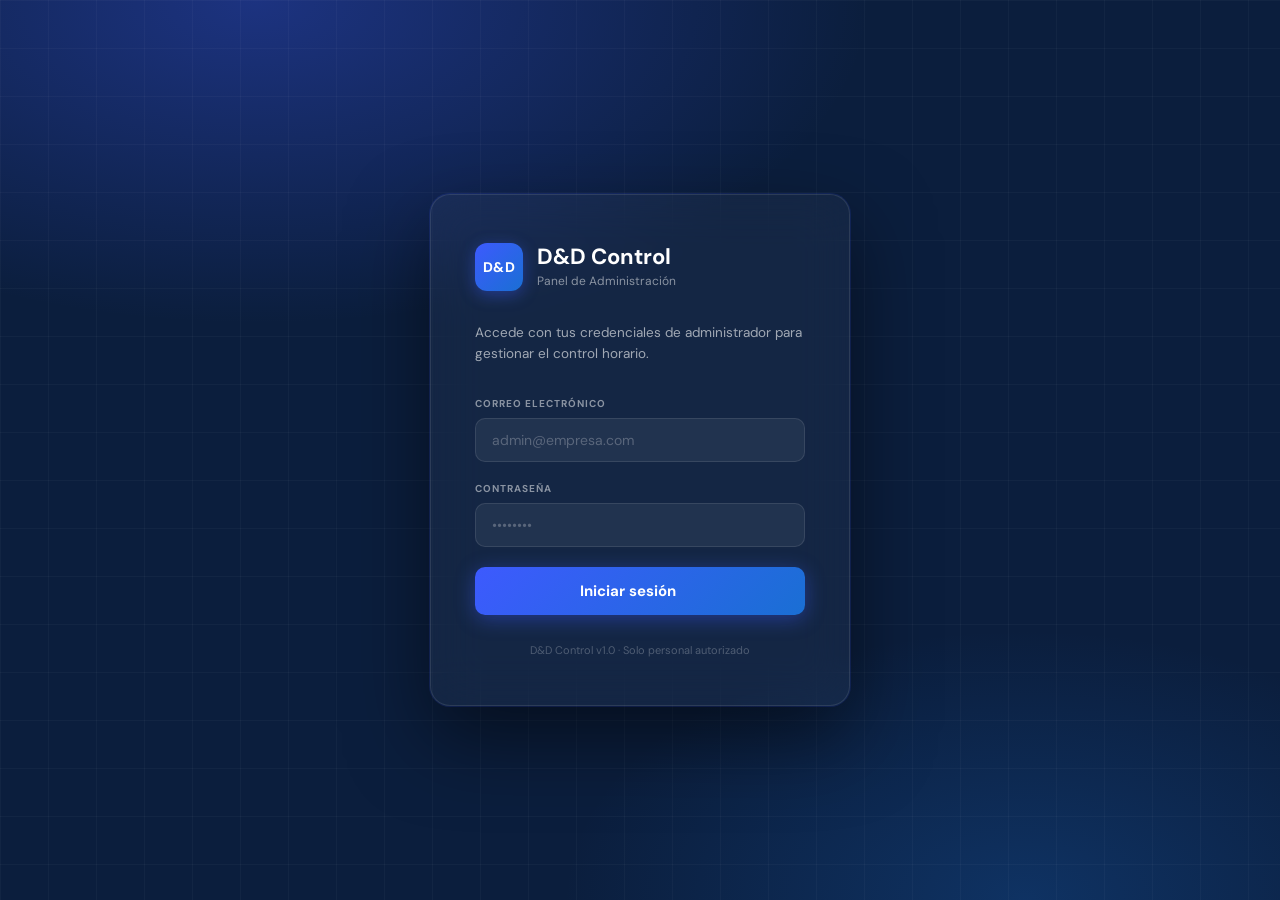
==== src/main/resources/static/dashboard.html @ 8d7f80d4 "Diseño front con algunas funcionalidades implementadas hecho + Iconos" ====
<!DOCTYPE html>
<html lang="es">
<head>
<meta charset="UTF-8">
<meta name="viewport" content="width=device-width, initial-scale=1.0">
<title>Dashboard — D&D Control</title>
<link rel="preconnect" href="https://fonts.googleapis.com">
<link href="https://fonts.googleapis.com/css2?family=DM+Sans:opsz,wght@9..40,300;9..40,400;9..40,500;9..40,600;9..40,700&family=DM+Mono:wght@400;500&display=swap" rel="stylesheet">
<link rel="stylesheet" href="shared.css">
<link rel="stylesheet" href="dashboard.css">
</head>
<body data-page="dashboard">

<div class="app">
    <nav class="sidebar">
        <div class="brand"><div class="brand-icon">DD</div><span class="brand-name">D&D Control</span></div>
        <div class="nav-section"><span class="nav-label">Principal</span>
            <a class="nav-item" data-page="dashboard"   href="dashboard.html"><img src="icons/dashboard-svgrepo-com.svg" alt="Dashboard">Dashboard</a>
            <a class="nav-item" data-page="fichajes"    href="fichajes.html"><img src="icons/clock-two-svgrepo-com.svg" alt="Fichajes">Fichajes</a>
            <a class="nav-item" data-page="solicitudes" href="solicitudes.html"><img src="icons/paper-svgrepo-com.svg" alt="Solicitudes">Solicitudes<span class="nav-badge">4</span></a>
            <a class="nav-item" data-page="incidencias" href="incidencias.html"><img src="icons/warning-1-svgrepo-com.svg" alt="Incidencias">Incidencias<span class="nav-badge">2</span></a>
        </div>
        <div class="nav-section"><span class="nav-label">Gestión</span>
            <a class="nav-item" data-page="empleados"   href="empleados.html"><img src="icons/employees-svgrepo-com (1).svg" alt="Empleados">Empleados</a>
            <a class="nav-item" data-page="sedes"       href="sedes.html"><img src="icons/headquarters-building-bank-house-svgrepo-com.svg" alt="Sedes">Sedes</a>
            <a class="nav-item" data-page="turnos"      href="turnos.html"><img src="icons/shifts-team-svgrepo-com.svg" alt="Turnos">Turnos</a>
            <a class="nav-item" data-page="informes"    href="informes.html"><img src="icons/reports-svgrepo-com.svg" alt="Informes">Informes</a>
        </div>
        <div class="nav-section"><span class="nav-label">Sistema</span>
            <a class="nav-item" data-page="configuracion" href="configuracion.html"><img src="icons/settings-svgrepo-com.svg" alt="Configuración">Configuración</a>
        </div>
        <div class="sidebar-spacer"></div>
        <div class="user-chip">
            <div class="avatar">AC</div>
            <div class="user-info"><div class="user-name">Admin Central</div><div class="user-role">Administrador</div></div>
            <div class="btn-icon" onclick="doLogout()"><img src="icons/logout-svgrepo-com.svg" alt="Cerrar sesión"></div>
        </div>
    </nav>

  <main>
    <div class="topbar">
      <h1>Dashboard</h1>
      <div class="topbar-spacer"></div>
      <div class="search-box">
        <svg width="14" height="14" viewBox="0 0 24 24" fill="none" stroke="#8BA4C0" stroke-width="2"><circle cx="11" cy="11" r="8"/><line x1="21" y1="21" x2="16.65" y2="16.65"/></svg>
        <input placeholder="Buscar empleado, fichaje…" id="searchInput">
      </div>
    </div>

    <div class="scroll-body page-enter">

      <div class="stat-grid">
        <div class="stat-card">
          <div class="stat-card-row">
            <div class="stat-icon" style="background:#E3F0FF"><img src="icons/employees-svgrepo-com (1).svg" alt=""></div>
            <span class="stat-badge badge-green">+2 hoy</span>
          </div>
          <div class="stat-value">48</div>
          <div class="stat-label">Empleados activos</div>
        </div>
        <div class="stat-card">
          <div class="stat-card-row">
            <div class="stat-icon" style="background:#E8FAF2"><img src="icons/tick-checkbox-svgrepo-com.svg" alt=""></div>
            <span class="stat-badge badge-green">94%</span>
          </div>
          <div class="stat-value">43</div>
          <div class="stat-label">Presentes hoy</div>
        </div>
        <div class="stat-card">
          <div class="stat-card-row">
            <div class="stat-icon" style="background:#FFF8E6"><img src="icons/clock-square-svgrepo-com.svg" alt=""></div>
            <span class="stat-badge badge-red">4 pend.</span>
          </div>
          <div class="stat-value">4</div>
          <div class="stat-label">Solicitudes pendientes</div>
        </div>
        <div class="stat-card">
          <div class="stat-card-row">
            <div class="stat-icon" style="background:#FEE8EA"><img src="icons/warning-svgrepo-com.svg" alt=""></div>
            <span class="stat-badge badge-red">2 hoy</span>
          </div>
          <div class="stat-value">2</div>
          <div class="stat-label">Incidencias abiertas</div>
        </div>
      </div>

      <div class="card">
        <div class="card-header">
          <span class="card-title">Últimos fichajes</span>
          <a href="fichajes.html" class="btn btn-ghost btn-sm">Ver todos →</a>
        </div>
        <div class="table-wrap">
          <table id="fichajesTable">
            <thead><tr>
              <th>Empleado</th>
              <th>Tipo</th>
              <th>Hora</th>
              <th>Sede</th>
              <th>GPS</th>
            </tr></thead>
            <tbody></tbody>
          </table>
        </div>
      </div>

      <div class="dash-two-col">
        <div class="card">
          <div class="card-header"><span class="card-title">Presencia por sede</span></div>
          <div class="card-body">
            <div class="sede-row">
              <span class="sede-name">Sede Central</span>
              <div class="sede-bar-wrap">
                <div class="sede-bar" style="width:87%"></div>
              </div>
              <span class="sede-pct">87%</span>
            </div>
            <div class="sede-row">
              <span class="sede-name">Sede Norte</span>
              <div class="sede-bar-wrap">
                <div class="sede-bar" style="width:100%"></div>
              </div>
              <span class="sede-pct">100%</span>
            </div>
            <div class="sede-row">
              <span class="sede-name">Sede Sur</span>
              <div class="sede-bar-wrap">
                <div class="sede-bar" style="width:75%"></div>
              </div>
              <span class="sede-pct">75%</span>
            </div>
          </div>
        </div>
        <div class="card">
          <div class="card-header"><span class="card-title">Acciones rápidas</span></div>
          <div class="card-body quick-actions">
            <a href="fichajes.html" class="quick-btn">
              <span class="quick-icon"><img src="icons/timer-3-second-svgrepo-com.svg" alt=""></span>
              <span>Nuevo fichaje manual</span>
            </a>
            <a href="solicitudes.html" class="quick-btn">
              <span class="quick-icon"><img src="icons/clock-square-svgrepo-com.svg" alt=""></span>
              <span>Ver solicitudes pendientes</span>
            </a>
            <a href="incidencias.html" class="quick-btn">
              <span class="quick-icon"><img src="icons/warning-svgrepo-com.svg" alt=""></span>
              <span>Gestionar incidencias</span>
            </a>
            <a href="informes.html" class="quick-btn">
              <span class="quick-icon"><img src="icons/report-svgrepo-com.svg" alt=""></span>
              <span>Generar informe</span>
            </a>
          </div>
        </div>
      </div>

    </div>
  </main>
</div>

<script src="shared.js"></script>
<script src="dashboard.js"></script>
</body>
</html>
---- src/main/resources/static/shared.css ----
@import url('https://fonts.googleapis.com/css2?family=DM+Sans:opsz,wght@9..40,300;9..40,400;9..40,500;9..40,600;9..40,700&family=DM+Mono:wght@400;500&display=swap');

:root {
  --bg:           #F0F5FB;
  --white:        #ffffff;
  --border:       #D4E3F5;
  --border-light: #E8EBF0;
  --navy:         #0B1E3D;
  --blue:         #1A6FD4;
  --indigo:       #3D5AFE;
  --blue-light:   #EBF2FB;
  --blue-mid:     #E3F0FF;
  --text-muted:   #5A7A9E;
  --text-label:   #8BA4C0;
  --text-dark:    #1A1A2E;
  --green:        #0F9A5A;
  --green-bg:     #E8FAF2;
  --yellow-bg:    #FFF8E6;
  --yellow:       #C87D00;
  --red:          #E84855;
  --red-bg:       #FEE8EA;
  --sidebar-w:    240px;
  --topbar-h:     60px;
  --radius:       12px;
  --radius-sm:    8px;
  --shadow:       0 2px 12px rgba(11,30,61,.07);
  --shadow-md:    0 6px 28px rgba(11,30,61,.12);
  --font:         'DM Sans', sans-serif;
  --mono:         'DM Mono', monospace;
  --transition:   .15s ease;
}

*, *::before, *::after { box-sizing: border-box; margin: 0; padding: 0; }
html, body {
  height: 100%; font-family: var(--font);
  background: var(--bg); color: var(--navy);
  font-size: 14px; -webkit-font-smoothing: antialiased;
}

.app { display: flex; height: 100vh; overflow: hidden; }
main  { flex: 1; display: flex; flex-direction: column; overflow: hidden; }

.sidebar {
  width: var(--sidebar-w); flex-shrink: 0;
  background: var(--white);
  border-right: 1px solid var(--border-light);
  display: flex; flex-direction: column; height: 100vh;
  position: relative; z-index: 10;
}

.brand {
  display: flex; align-items: center; gap: 10px;
  height: 72px; padding: 0 20px; flex-shrink: 0;
  border-bottom: 1px solid var(--border-light);
}
.brand-icon {
  width: 36px; height: 36px; border-radius: 8px;
  background: var(--indigo);
  display: flex; align-items: center; justify-content: center;
  font-weight: 700; color: white; font-size: 12px; flex-shrink: 0;
  letter-spacing: .02em;
}
.brand-name { font-weight: 700; font-size: 15px; color: var(--text-dark); }

.nav-section { padding: 20px 12px 4px 20px; }
.nav-section + .nav-section { padding-top: 16px; }

.nav-label {
  display: block; font-size: 10px; font-weight: 700;
  color: #9CA3B0; letter-spacing: .09em;
  text-transform: uppercase; padding-bottom: 6px;
}

.nav-item {
  display: flex; align-items: center; gap: 10px;
  height: 38px; padding: 0 12px;
  border-radius: var(--radius-sm);
  cursor: pointer; color: #4A5568;
  font-size: 14px; font-weight: 400;
  transition: background var(--transition), color var(--transition);
  user-select: none; text-decoration: none;
}
.nav-item:hover { background: var(--blue-light); color: var(--blue); }
.nav-item.active {
  background: #EEF2FF; color: var(--indigo); font-weight: 700;
}
.nav-item svg { width: 17px; height: 17px; flex-shrink: 0; opacity: .65; }
.nav-item:hover svg, .nav-item.active svg { opacity: 1; }

.nav-badge {
  margin-left: auto; background: var(--red);
  color: white; font-size: 10px; font-weight: 700;
  border-radius: 10px; padding: 1px 6px; line-height: 1.6;
}

.sidebar-spacer { flex: 1; }

.user-chip {
  height: 64px; display: flex; align-items: center; gap: 12px;
  padding: 0 16px; flex-shrink: 0;
  border-top: 1px solid var(--border-light);
}
.avatar {
  width: 36px; height: 36px; border-radius: 50%;
  background: var(--indigo);
  display: flex; align-items: center; justify-content: center;
  color: white; font-size: 12px; font-weight: 700; flex-shrink: 0;
}
.user-info { flex: 1; min-width: 0; }
.user-name {
  font-size: 13px; font-weight: 700; color: var(--text-dark);
  white-space: nowrap; overflow: hidden; text-overflow: ellipsis;
}
.user-role { font-size: 11px; color: #9CA3B0; margin-top: 1px; }

.btn-icon {
  width: 34px; height: 34px; border: 1px solid var(--border);
  border-radius: var(--radius-sm); background: white;
  display: flex; align-items: center; justify-content: center;
  cursor: pointer; color: var(--text-muted);
  transition: all var(--transition); flex-shrink: 0;
}
.btn-icon:hover { background: var(--red-bg); border-color: var(--red); color: var(--red); }

.topbar {
  height: var(--topbar-h); background: var(--white);
  border-bottom: 1px solid var(--border);
  display: flex; align-items: center; gap: 14px;
  padding: 0 28px; flex-shrink: 0;
}
.topbar h1 { font-size: 18px; font-weight: 700; color: var(--navy); }
.topbar-spacer { flex: 1; }

.filter-bar {
  background: var(--blue-light); border-bottom: 1px solid var(--border);
  display: flex; align-items: center; gap: 10px;
  padding: 0 22px; min-height: 54px; flex-shrink: 0; flex-wrap: wrap;
}
.filter-label { font-size: 12px; font-weight: 700; color: var(--text-muted); white-space: nowrap; }

.tabs-bar {
  background: white; border-bottom: 1px solid var(--border);
  display: flex; padding-left: 22px; flex-shrink: 0;
}
.tab {
  padding: 14px 18px; font-size: 14px; cursor: pointer;
  color: var(--text-label); font-weight: 400;
  border-bottom: 2px solid transparent;
  transition: all var(--transition); white-space: nowrap;
  user-select: none;
}
.tab.active { color: var(--blue); font-weight: 700; border-bottom-color: var(--blue); }
.tab:hover:not(.active) { color: var(--text-muted); }

.scroll-body {
  flex: 1; overflow-y: auto; padding: 28px;
  display: flex; flex-direction: column; gap: 20px;
}
.scroll-body::-webkit-scrollbar { width: 5px; }
.scroll-body::-webkit-scrollbar-track { background: transparent; }
.scroll-body::-webkit-scrollbar-thumb { background: var(--border); border-radius: 3px; }

.btn {
  display: inline-flex; align-items: center; gap: 7px;
  padding: 8px 16px; border-radius: var(--radius-sm);
  font-family: var(--font); font-size: 13px; font-weight: 600;
  cursor: pointer; border: none; transition: all var(--transition);
  white-space: nowrap; line-height: 1;
}
.btn-primary  { background: var(--blue); color: white; }
.btn-primary:hover  { background: #155bb5; box-shadow: 0 3px 10px rgba(26,111,212,.35); }
.btn-secondary { background: var(--blue-light); color: #4A6080; border: 1px solid var(--border); }
.btn-secondary:hover { background: #dce9f8; }
.btn-ghost  { background: white; color: var(--text-muted); border: 1px solid var(--border); }
.btn-ghost:hover { background: var(--bg); }
.btn-success { background: var(--green); color: white; }
.btn-success:hover { background: #0b7d48; }
.btn-danger  { background: var(--red); color: white; }
.btn-danger:hover  { background: #c43641; }
.btn-sm { padding: 5px 12px; font-size: 12px; }

/* ── CARDS ─────────────────────────────────────────────────── */
.card {
  background: white; border-radius: var(--radius);
  border: 1px solid var(--border); box-shadow: var(--shadow);
}
.card-header {
  display: flex; align-items: center; justify-content: space-between;
  height: 52px; padding: 0 22px;
  border-bottom: 1px solid var(--border);
}
.card-title { font-size: 15px; font-weight: 700; color: var(--navy); }
.card-body { padding: 22px; }
.card-footer {
  display: flex; align-items: center; justify-content: flex-end; gap: 10px;
  height: 56px; padding: 0 22px;
  border-top: 1px solid var(--border);
}

.stat-grid { display: grid; grid-template-columns: repeat(4,1fr); gap: 16px; }

.stat-card {
  background: white; border-radius: var(--radius);
  border: 1px solid var(--border); padding: 20px 22px;
  box-shadow: var(--shadow);
  display: flex; flex-direction: column; gap: 10px;
  transition: box-shadow var(--transition), transform var(--transition);
}
.stat-card:hover { box-shadow: var(--shadow-md); transform: translateY(-1px); }

.stat-card-row { display: flex; align-items: center; }
.stat-icon {
  width: 40px; height: 40px; border-radius: 10px;
  display: flex; align-items: center; justify-content: center;
  font-size: 18px; flex-shrink: 0;
}
.stat-badge {
  margin-left: auto; font-size: 11px; font-weight: 700;
  border-radius: 20px; padding: 3px 8px;
}
.stat-value { font-size: 28px; font-weight: 700; color: var(--navy); line-height: 1; }
.stat-label { font-size: 13px; color: var(--text-muted); }

.table-wrap { overflow-x: auto; }
table { width: 100%; border-collapse: collapse; }
thead th {
  text-align: left; font-size: 11px; font-weight: 700;
  color: var(--text-label); text-transform: uppercase; letter-spacing: .06em;
  padding: 12px 16px; border-bottom: 1px solid var(--border);
  background: #FAFCFF; white-space: nowrap;
}
tbody tr { border-bottom: 1px solid #F0F5FB; transition: background var(--transition); }
tbody tr:hover { background: #F5F9FF; }
tbody td { padding: 13px 16px; font-size: 13px; color: var(--navy); vertical-align: middle; }
tbody tr:last-child { border-bottom: none; }

.badge {
  display: inline-flex; align-items: center; gap: 4px;
  padding: 3px 9px; border-radius: 20px;
  font-size: 11px; font-weight: 700; white-space: nowrap;
}
.badge-green  { background: var(--green-bg);  color: var(--green); }
.badge-red    { background: var(--red-bg);    color: var(--red); }
.badge-yellow { background: var(--yellow-bg); color: var(--yellow); }
.badge-blue   { background: var(--blue-mid);  color: var(--blue); }
.badge-gray   { background: #F0F5FB;          color: var(--text-muted); }
.badge-indigo { background: #EEF2FF;          color: var(--indigo); }

.dot { width: 6px; height: 6px; border-radius: 50%; display: inline-block; flex-shrink: 0; }
.dot-green  { background: var(--green); }
.dot-red    { background: var(--red); }
.dot-yellow { background: #F59E0B; }

.pagination {
  display: flex; align-items: center; gap: 6px;
  padding: 12px 20px; border-top: 1px solid var(--border); flex-shrink: 0;
}
.pag-info { font-size: 12px; color: var(--text-label); flex: 1; }
.pag-btn {
  width: 30px; height: 30px; border: 1px solid var(--border);
  background: white; border-radius: var(--radius-sm);
  display: flex; align-items: center; justify-content: center;
  cursor: pointer; font-size: 14px; color: var(--text-muted);
  transition: all var(--transition);
}
.pag-btn:hover { background: var(--blue-light); color: var(--blue); border-color: var(--blue); }
.pag-current {
  width: 30px; height: 30px; background: var(--blue); color: white;
  border-radius: var(--radius-sm);
  display: flex; align-items: center; justify-content: center;
  font-size: 12px; font-weight: 700;
}

.form-grid   { display: grid; gap: 16px; }
.form-2col   { grid-template-columns: 1fr 1fr; }
.form-full   { grid-column: 1 / -1; }

.field { display: flex; flex-direction: column; gap: 6px; }
.field label {
  font-size: 10px; font-weight: 700; color: var(--text-label);
  text-transform: uppercase; letter-spacing: .07em;
}
.field input, .field select, .field textarea {
  font-family: var(--font); font-size: 13px; color: var(--navy);
  background: #F8FAFD; border: 1px solid var(--border);
  border-radius: var(--radius-sm); padding: 10px 12px;
  outline: none; transition: border-color var(--transition), background var(--transition);
  width: 100%;
}
.field input:focus, .field select:focus, .field textarea:focus {
  border-color: var(--blue); background: white;
  box-shadow: 0 0 0 3px rgba(26,111,212,.08);
}
.field textarea { resize: vertical; min-height: 72px; line-height: 1.5; }

select, input[type="date"] {
  font-family: var(--font); font-size: 13px; color: var(--navy);
  background: white; border: 1px solid var(--border);
  border-radius: var(--radius-sm); padding: 7px 10px;
  outline: none; cursor: pointer;
}
select:focus, input[type="date"]:focus { border-color: var(--blue); }

.search-box {
  display: flex; align-items: center; gap: 8px;
  background: var(--blue-light); border: 1px solid var(--border);
  border-radius: var(--radius-sm); padding: 7px 14px;
}
.search-box input {
  border: none; background: transparent; outline: none;
  font-family: var(--font); font-size: 13px; color: var(--navy); width: 210px;
}
.search-box input::placeholder { color: var(--text-label); }

.actions { display: flex; gap: 5px; flex-wrap: wrap; }
.act-btn {
  padding: 4px 10px; border-radius: 6px;
  font-size: 11px; font-family: var(--font); font-weight: 600;
  cursor: pointer; border: none; transition: all var(--transition);
}
.act-edit    { background: var(--blue-mid);  color: var(--blue); }
.act-edit:hover    { background: var(--blue); color: white; }
.act-delete  { background: var(--red-bg);    color: var(--red); }
.act-delete:hover  { background: var(--red);  color: white; }
.act-approve { background: var(--green-bg);  color: var(--green); }
.act-approve:hover { background: var(--green); color: white; }
.act-deny    { background: var(--red-bg);    color: var(--red); }
.act-deny:hover    { background: var(--red);  color: white; }
.act-view    { background: #F0F5FB;           color: var(--text-muted); }
.act-view:hover    { background: var(--blue-light); color: var(--blue); }

.emp-cell { display: flex; align-items: center; gap: 10px; }
.emp-avatar {
  width: 32px; height: 32px; border-radius: 50%;
  display: flex; align-items: center; justify-content: center;
  font-size: 11px; font-weight: 700; color: white; flex-shrink: 0;
}
.emp-info .emp-name  { font-weight: 600; font-size: 13px; }
.emp-info .emp-email { font-size: 11px; color: var(--text-label); margin-top: 1px; }

.modal-overlay {
  position: fixed; inset: 0; background: rgba(11,30,61,.42);
  display: none; align-items: center; justify-content: center; z-index: 500;
}
.modal-overlay.open { display: flex; }
.modal {
  background: white; border-radius: var(--radius);
  box-shadow: var(--shadow-md); width: 520px; max-width: 95vw;
  animation: modalIn .22s ease;
}
@keyframes modalIn {
  from { opacity:0; transform: scale(.97) translateY(8px); }
  to   { opacity:1; transform: scale(1)  translateY(0); }
}
.modal-header {
  display: flex; align-items: center; justify-content: space-between;
  padding: 18px 24px; border-bottom: 1px solid var(--border);
}
.modal-title { font-size: 16px; font-weight: 700; color: var(--navy); }
.modal-close {
  width: 30px; height: 30px; border-radius: var(--radius-sm);
  border: 1px solid var(--border); background: white;
  display: flex; align-items: center; justify-content: center;
  cursor: pointer; color: var(--text-muted); font-size: 18px; line-height: 1;
  transition: all var(--transition);
}
.modal-close:hover { background: var(--red-bg); color: var(--red); border-color: var(--red); }
.modal-body   { padding: 24px; }
.modal-footer {
  display: flex; justify-content: flex-end; gap: 10px;
  padding: 16px 24px; border-top: 1px solid var(--border);
}

@keyframes fadeUp {
  from { opacity: 0; transform: translateY(14px); }
  to   { opacity: 1; transform: translateY(0); }
}
.page-enter { animation: fadeUp .28s ease both; }


.nav-item img {
    width: 16px;
    height: 16px;
    flex-shrink: 0;
}

.stat-icon img {
    width: 24px;
    height: 24px;
}

.quick-icon img {
    width: 20px;
    height: 20px;
}

.btn-icon img {
    width: 15px;
    height: 15px;
}
---- src/main/resources/static/dashboard.css ----
.dash-two-col {
  display: grid;
  grid-template-columns: 1fr 1fr;
  gap: 20px;
}

.sede-row {
  display: flex; align-items: center; gap: 12px;
  padding: 10px 0;
  border-bottom: 1px solid #F0F5FB;
}
.sede-row:last-child { border-bottom: none; }
.sede-name { font-size: 13px; font-weight: 500; color: var(--navy); width: 110px; flex-shrink: 0; }
.sede-bar-wrap {
  flex: 1; height: 8px; background: var(--blue-light);
  border-radius: 4px; overflow: hidden;
}
.sede-bar {
  height: 100%; background: var(--blue);
  border-radius: 4px;
  transition: width .6s cubic-bezier(.4,0,.2,1);
}
.sede-pct { font-size: 12px; font-weight: 700; color: var(--text-muted); width: 36px; text-align: right; }

.quick-actions { display: flex; flex-direction: column; gap: 10px; }

.quick-btn {
  display: flex; align-items: center; gap: 12px;
  padding: 12px 14px; border-radius: var(--radius-sm);
  background: var(--bg); border: 1px solid var(--border);
  text-decoration: none; color: var(--navy);
  font-size: 13px; font-weight: 500;
  transition: all var(--transition);
}
.quick-btn:hover {
  background: var(--blue-light); border-color: var(--blue);
  color: var(--blue); transform: translateX(3px);
}
.quick-icon { font-size: 18px; flex-shrink: 0; }
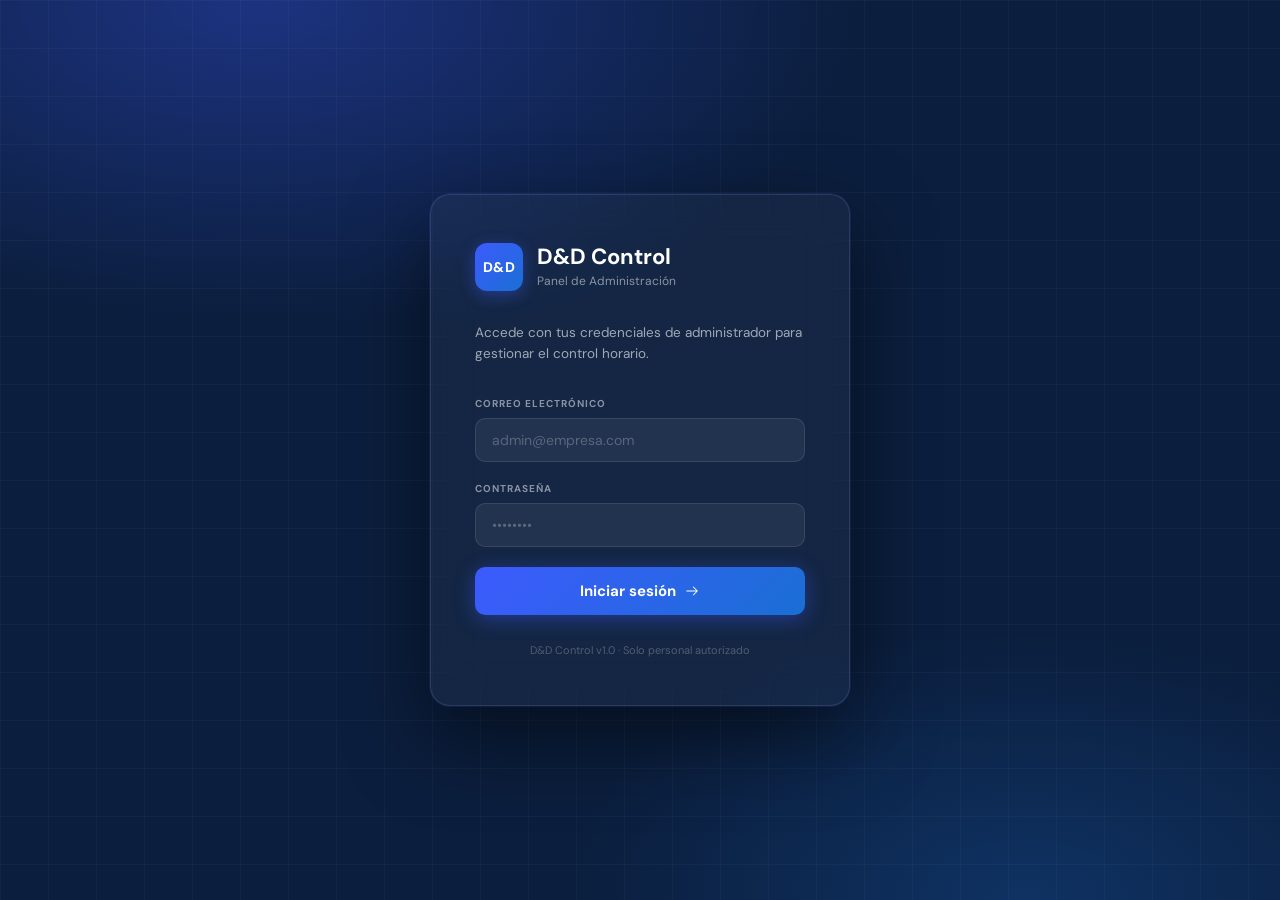
==== commit 365777da: "Traducción al inglés implementada." ====
--- a/src/main/resources/static/dashboard.html
+++ b/src/main/resources/static/dashboard.html
@@ -1,33 +1,32 @@
 <!DOCTYPE html>
 <html lang="es">
 <head>
-<meta charset="UTF-8">
-<meta name="viewport" content="width=device-width, initial-scale=1.0">
-<title>Dashboard — D&D Control</title>
-<link rel="preconnect" href="https://fonts.googleapis.com">
-<link href="https://fonts.googleapis.com/css2?family=DM+Sans:opsz,wght@9..40,300;9..40,400;9..40,500;9..40,600;9..40,700&family=DM+Mono:wght@400;500&display=swap" rel="stylesheet">
-<link rel="stylesheet" href="shared.css">
-<link rel="stylesheet" href="dashboard.css">
+    <meta charset="UTF-8">
+    <meta name="viewport" content="width=device-width, initial-scale=1.0">
+    <title>Dashboard — D&D Control</title>
+    <link rel="preconnect" href="https://fonts.googleapis.com">
+    <link href="https://fonts.googleapis.com/css2?family=DM+Sans:opsz,wght@9..40,300;9..40,400;9..40,500;9..40,600;9..40,700&family=DM+Mono:wght@400;500&display=swap" rel="stylesheet">
+    <link rel="stylesheet" href="shared.css">
+    <link rel="stylesheet" href="dashboard.css">
 </head>
 <body data-page="dashboard">
-
 <div class="app">
     <nav class="sidebar">
         <div class="brand"><div class="brand-icon">DD</div><span class="brand-name">D&D Control</span></div>
-        <div class="nav-section"><span class="nav-label">Principal</span>
-            <a class="nav-item" data-page="dashboard"   href="dashboard.html"><img src="icons/dashboard-svgrepo-com.svg" alt="Dashboard">Dashboard</a>
-            <a class="nav-item" data-page="fichajes"    href="fichajes.html"><img src="icons/clock-two-svgrepo-com.svg" alt="Fichajes">Fichajes</a>
-            <a class="nav-item" data-page="solicitudes" href="solicitudes.html"><img src="icons/paper-svgrepo-com.svg" alt="Solicitudes">Solicitudes<span class="nav-badge">4</span></a>
-            <a class="nav-item" data-page="incidencias" href="incidencias.html"><img src="icons/warning-1-svgrepo-com.svg" alt="Incidencias">Incidencias<span class="nav-badge">2</span></a>
+        <div class="nav-section"><span class="nav-label" data-i18n="nav.principal">Principal</span>
+            <a class="nav-item" data-page="dashboard"   href="dashboard.html"><img src="icons/dashboard-svgrepo-com.svg" alt=""><span data-i18n="nav.dashboard">Dashboard</span></a>
+            <a class="nav-item" data-page="fichajes"    href="fichajes.html"><img src="icons/clock-two-svgrepo-com.svg" alt=""><span data-i18n="nav.fichajes">Fichajes</span></a>
+            <a class="nav-item" data-page="solicitudes" href="solicitudes.html"><img src="icons/paper-svgrepo-com.svg" alt=""><span data-i18n="nav.solicitudes">Solicitudes</span><span class="nav-badge">4</span></a>
+            <a class="nav-item" data-page="incidencias" href="incidencias.html"><img src="icons/warning-1-svgrepo-com.svg" alt=""><span data-i18n="nav.incidencias">Incidencias</span><span class="nav-badge">2</span></a>
         </div>
-        <div class="nav-section"><span class="nav-label">Gestión</span>
-            <a class="nav-item" data-page="empleados"   href="empleados.html"><img src="icons/employees-svgrepo-com (1).svg" alt="Empleados">Empleados</a>
-            <a class="nav-item" data-page="sedes"       href="sedes.html"><img src="icons/headquarters-building-bank-house-svgrepo-com.svg" alt="Sedes">Sedes</a>
-            <a class="nav-item" data-page="turnos"      href="turnos.html"><img src="icons/shifts-team-svgrepo-com.svg" alt="Turnos">Turnos</a>
-            <a class="nav-item" data-page="informes"    href="informes.html"><img src="icons/reports-svgrepo-com.svg" alt="Informes">Informes</a>
+        <div class="nav-section"><span class="nav-label" data-i18n="nav.gestion">Gestión</span>
+            <a class="nav-item" data-page="empleados"   href="empleados.html"><img src="icons/employees-svgrepo-com (1).svg" alt=""><span data-i18n="nav.empleados">Empleados</span></a>
+            <a class="nav-item" data-page="sedes"       href="sedes.html"><img src="icons/headquarters-building-bank-house-svgrepo-com.svg" alt=""><span data-i18n="nav.sedes">Sedes</span></a>
+            <a class="nav-item" data-page="turnos"      href="turnos.html"><img src="icons/shifts-team-svgrepo-com.svg" alt=""><span data-i18n="nav.turnos">Turnos</span></a>
+            <a class="nav-item" data-page="informes"    href="informes.html"><img src="icons/reports-svgrepo-com.svg" alt=""><span data-i18n="nav.informes">Informes</span></a>
         </div>
-        <div class="nav-section"><span class="nav-label">Sistema</span>
-            <a class="nav-item" data-page="configuracion" href="configuracion.html"><img src="icons/settings-svgrepo-com.svg" alt="Configuración">Configuración</a>
+        <div class="nav-section"><span class="nav-label" data-i18n="nav.sistema">Sistema</span>
+            <a class="nav-item" data-page="configuracion" href="configuracion.html"><img src="icons/settings-svgrepo-com.svg" alt=""><span data-i18n="nav.configuracion">Configuración</span></a>
         </div>
         <div class="sidebar-spacer"></div>
         <div class="user-chip">
@@ -37,127 +36,96 @@
         </div>
     </nav>
 
-  <main>
-    <div class="topbar">
-      <h1>Dashboard</h1>
-      <div class="topbar-spacer"></div>
-      <div class="search-box">
-        <svg width="14" height="14" viewBox="0 0 24 24" fill="none" stroke="#8BA4C0" stroke-width="2"><circle cx="11" cy="11" r="8"/><line x1="21" y1="21" x2="16.65" y2="16.65"/></svg>
-        <input placeholder="Buscar empleado, fichaje…" id="searchInput">
-      </div>
-    </div>
+    <main>
+        <div class="topbar">
+            <h1 data-i18n="dashboard.titulo">Dashboard</h1>
+            <div class="topbar-spacer"></div>
+            <div class="search-box">
+                <svg width="14" height="14" viewBox="0 0 24 24" fill="none" stroke="#8BA4C0" stroke-width="2"><circle cx="11" cy="11" r="8"/><line x1="21" y1="21" x2="16.65" y2="16.65"/></svg>
+                <input data-i18n-ph="dashboard.buscar" placeholder="Buscar empleado, fichaje…" id="searchInput">
+            </div>
+        </div>
 
-    <div class="scroll-body page-enter">
+        <div class="scroll-body page-enter">
+            <div class="stat-grid">
+                <div class="stat-card">
+                    <div class="stat-card-row">
+                        <div class="stat-icon" style="background:#E3F0FF"><img src="icons/employees-svgrepo-com (1).svg" alt=""></div>
+                        <span class="stat-badge badge-green">+2 hoy</span>
+                    </div>
+                    <div class="stat-value">48</div>
+                    <div class="stat-label" data-i18n="dashboard.empleados_activos">Empleados activos</div>
+                </div>
+                <div class="stat-card">
+                    <div class="stat-card-row">
+                        <div class="stat-icon" style="background:#E8FAF2"><img src="icons/tick-checkbox-svgrepo-com.svg" alt=""></div>
+                        <span class="stat-badge badge-green">94%</span>
+                    </div>
+                    <div class="stat-value">43</div>
+                    <div class="stat-label" data-i18n="dashboard.presentes_hoy">Presentes hoy</div>
+                </div>
+                <div class="stat-card">
+                    <div class="stat-card-row">
+                        <div class="stat-icon" style="background:#FFF8E6"><img src="icons/clock-square-svgrepo-com.svg" alt=""></div>
+                        <span class="stat-badge badge-red">4 pend.</span>
+                    </div>
+                    <div class="stat-value">4</div>
+                    <div class="stat-label" data-i18n="dashboard.sol_pendientes">Solicitudes pendientes</div>
+                </div>
+                <div class="stat-card">
+                    <div class="stat-card-row">
+                        <div class="stat-icon" style="background:#FEE8EA"><img src="icons/warning-svgrepo-com.svg" alt=""></div>
+                        <span class="stat-badge badge-red">2 hoy</span>
+                    </div>
+                    <div class="stat-value">2</div>
+                    <div class="stat-label" data-i18n="dashboard.inc_abiertas">Incidencias abiertas</div>
+                </div>
+            </div>
 
-      <div class="stat-grid">
-        <div class="stat-card">
-          <div class="stat-card-row">
-            <div class="stat-icon" style="background:#E3F0FF"><img src="icons/employees-svgrepo-com (1).svg" alt=""></div>
-            <span class="stat-badge badge-green">+2 hoy</span>
-          </div>
-          <div class="stat-value">48</div>
-          <div class="stat-label">Empleados activos</div>
+            <div class="card">
+                <div class="card-header">
+                    <span class="card-title" data-i18n="dashboard.ultimos_fichajes">Últimos fichajes</span>
+                    <a href="fichajes.html" class="btn btn-ghost btn-sm" data-i18n="dashboard.ver_todos">Ver todos →</a>
+                </div>
+                <div class="table-wrap">
+                    <table id="fichajesTable">
+                        <thead><tr>
+                            <th data-i18n="dashboard.col_empleado">Empleado</th>
+                            <th data-i18n="dashboard.col_tipo">Tipo</th>
+                            <th data-i18n="dashboard.col_hora">Hora</th>
+                            <th data-i18n="dashboard.col_sede">Sede</th>
+                            <th data-i18n="dashboard.col_gps">GPS</th>
+                        </tr></thead>
+                        <tbody></tbody>
+                    </table>
+                </div>
+            </div>
+
+            <div class="dash-two-col">
+                <div class="card">
+                    <div class="card-header"><span class="card-title" data-i18n="dashboard.presencia_sede">Presencia por sede</span></div>
+                    <div class="card-body">
+                        <div class="sede-row"><span class="sede-name">Sede Central</span><div class="sede-bar-wrap"><div class="sede-bar" style="width:87%"></div></div><span class="sede-pct">87%</span></div>
+                        <div class="sede-row"><span class="sede-name">Sede Norte</span><div class="sede-bar-wrap"><div class="sede-bar" style="width:100%"></div></div><span class="sede-pct">100%</span></div>
+                        <div class="sede-row"><span class="sede-name">Sede Sur</span><div class="sede-bar-wrap"><div class="sede-bar" style="width:75%"></div></div><span class="sede-pct">75%</span></div>
+                    </div>
+                </div>
+                <div class="card">
+                    <div class="card-header"><span class="card-title" data-i18n="dashboard.acciones_rapidas">Acciones rápidas</span></div>
+                    <div class="card-body quick-actions">
+                        <a href="fichajes.html" class="quick-btn"><span class="quick-icon"><img src="icons/timer-3-second-svgrepo-com.svg" alt=""></span><span data-i18n="dashboard.nuevo_fichaje">Nuevo fichaje manual</span></a>
+                        <a href="solicitudes.html" class="quick-btn"><span class="quick-icon"><img src="icons/clock-square-svgrepo-com.svg" alt=""></span><span data-i18n="dashboard.ver_sol">Ver solicitudes pendientes</span></a>
+                        <a href="incidencias.html" class="quick-btn"><span class="quick-icon"><img src="icons/warning-svgrepo-com.svg" alt=""></span><span data-i18n="dashboard.gestionar_inc">Gestionar incidencias</span></a>
+                        <a href="informes.html" class="quick-btn"><span class="quick-icon"><img src="icons/report-svgrepo-com.svg" alt=""></span><span data-i18n="dashboard.generar_inf">Generar informe</span></a>
+                    </div>
+                </div>
+            </div>
         </div>
-        <div class="stat-card">
-          <div class="stat-card-row">
-            <div class="stat-icon" style="background:#E8FAF2"><img src="icons/tick-checkbox-svgrepo-com.svg" alt=""></div>
-            <span class="stat-badge badge-green">94%</span>
-          </div>
-          <div class="stat-value">43</div>
-          <div class="stat-label">Presentes hoy</div>
-        </div>
-        <div class="stat-card">
-          <div class="stat-card-row">
-            <div class="stat-icon" style="background:#FFF8E6"><img src="icons/clock-square-svgrepo-com.svg" alt=""></div>
-            <span class="stat-badge badge-red">4 pend.</span>
-          </div>
-          <div class="stat-value">4</div>
-          <div class="stat-label">Solicitudes pendientes</div>
-        </div>
-        <div class="stat-card">
-          <div class="stat-card-row">
-            <div class="stat-icon" style="background:#FEE8EA"><img src="icons/warning-svgrepo-com.svg" alt=""></div>
-            <span class="stat-badge badge-red">2 hoy</span>
-          </div>
-          <div class="stat-value">2</div>
-          <div class="stat-label">Incidencias abiertas</div>
-        </div>
-      </div>
-
-      <div class="card">
-        <div class="card-header">
-          <span class="card-title">Últimos fichajes</span>
-          <a href="fichajes.html" class="btn btn-ghost btn-sm">Ver todos →</a>
-        </div>
-        <div class="table-wrap">
-          <table id="fichajesTable">
-            <thead><tr>
-              <th>Empleado</th>
-              <th>Tipo</th>
-              <th>Hora</th>
-              <th>Sede</th>
-              <th>GPS</th>
-            </tr></thead>
-            <tbody></tbody>
-          </table>
-        </div>
-      </div>
-
-      <div class="dash-two-col">
-        <div class="card">
-          <div class="card-header"><span class="card-title">Presencia por sede</span></div>
-          <div class="card-body">
-            <div class="sede-row">
-              <span class="sede-name">Sede Central</span>
-              <div class="sede-bar-wrap">
-                <div class="sede-bar" style="width:87%"></div>
-              </div>
-              <span class="sede-pct">87%</span>
-            </div>
-            <div class="sede-row">
-              <span class="sede-name">Sede Norte</span>
-              <div class="sede-bar-wrap">
-                <div class="sede-bar" style="width:100%"></div>
-              </div>
-              <span class="sede-pct">100%</span>
-            </div>
-            <div class="sede-row">
-              <span class="sede-name">Sede Sur</span>
-              <div class="sede-bar-wrap">
-                <div class="sede-bar" style="width:75%"></div>
-              </div>
-              <span class="sede-pct">75%</span>
-            </div>
-          </div>
-        </div>
-        <div class="card">
-          <div class="card-header"><span class="card-title">Acciones rápidas</span></div>
-          <div class="card-body quick-actions">
-            <a href="fichajes.html" class="quick-btn">
-              <span class="quick-icon"><img src="icons/timer-3-second-svgrepo-com.svg" alt=""></span>
-              <span>Nuevo fichaje manual</span>
-            </a>
-            <a href="solicitudes.html" class="quick-btn">
-              <span class="quick-icon"><img src="icons/clock-square-svgrepo-com.svg" alt=""></span>
-              <span>Ver solicitudes pendientes</span>
-            </a>
-            <a href="incidencias.html" class="quick-btn">
-              <span class="quick-icon"><img src="icons/warning-svgrepo-com.svg" alt=""></span>
-              <span>Gestionar incidencias</span>
-            </a>
-            <a href="informes.html" class="quick-btn">
-              <span class="quick-icon"><img src="icons/report-svgrepo-com.svg" alt=""></span>
-              <span>Generar informe</span>
-            </a>
-          </div>
-        </div>
-      </div>
-
-    </div>
-  </main>
+    </main>
 </div>
 
+<script src="i18n.js"></script>
 <script src="shared.js"></script>
 <script src="dashboard.js"></script>
 </body>
-</html>
+</html>
--- a/src/main/resources/static/shared.css
+++ b/src/main/resources/static/shared.css
@@ -181,7 +181,6 @@
 .btn-danger:hover  { background: #c43641; }
 .btn-sm { padding: 5px 12px; font-size: 12px; }
 
-/* ── CARDS ─────────────────────────────────────────────────── */
 .card {
   background: white; border-radius: var(--radius);
   border: 1px solid var(--border); box-shadow: var(--shadow);
@@ -399,4 +398,45 @@
 .btn-icon img {
     width: 15px;
     height: 15px;
+}
+
+.lang-switcher {
+    display: flex;
+    align-items: center;
+    justify-content: center;
+    gap: 6px;
+    padding: 10px 16px;
+    border-top: 1px solid var(--border-light);
+}
+
+.lang-btn {
+    padding: 5px 14px;
+    border-radius: var(--radius-sm);
+    border: 1px solid var(--border);
+    background: white;
+    font-family: var(--font);
+    font-size: 12px;
+    font-weight: 700;
+    color: var(--text-muted);
+    cursor: pointer;
+    letter-spacing: .06em;
+    transition: all var(--transition);
+}
+
+.lang-btn:hover {
+    background: var(--blue-light);
+    color: var(--blue);
+    border-color: var(--blue);
+}
+
+.lang-btn-active {
+    background: var(--indigo);
+    color: white;
+    border-color: var(--indigo);
+}
+
+.lang-btn-active:hover {
+    background: #2e46d6;
+    border-color: #2e46d6;
+    color: white;
 }
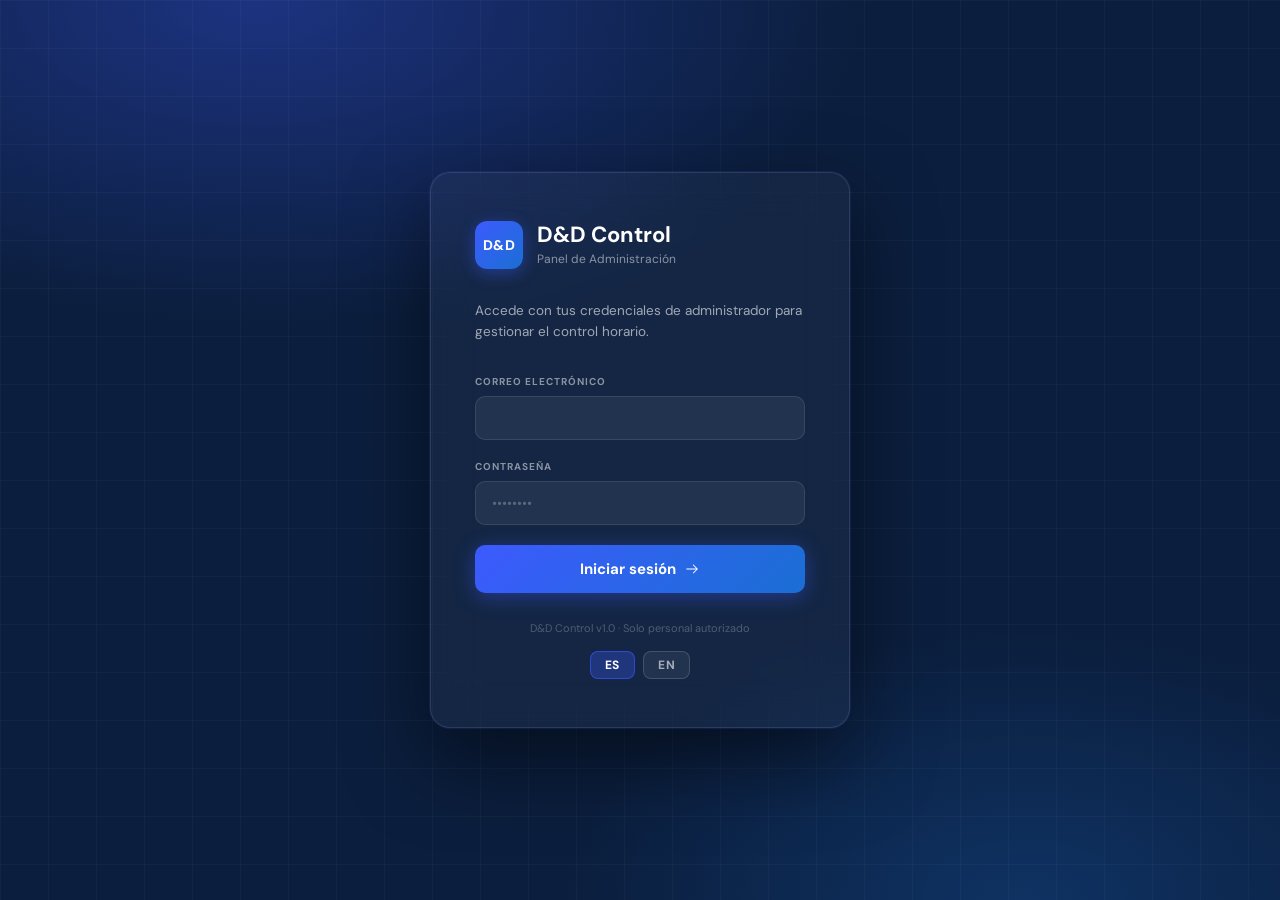
==== commit 41a3a0d1: "Boton inglés/español en el login, traducciones faltantes a inglés y otros arreglos" ====
--- a/src/main/resources/static/dashboard.html
+++ b/src/main/resources/static/dashboard.html
@@ -16,14 +16,13 @@
         <div class="nav-section"><span class="nav-label" data-i18n="nav.principal">Principal</span>
             <a class="nav-item" data-page="dashboard"   href="dashboard.html"><img src="icons/dashboard-svgrepo-com.svg" alt=""><span data-i18n="nav.dashboard">Dashboard</span></a>
             <a class="nav-item" data-page="fichajes"    href="fichajes.html"><img src="icons/clock-two-svgrepo-com.svg" alt=""><span data-i18n="nav.fichajes">Fichajes</span></a>
-            <a class="nav-item" data-page="solicitudes" href="solicitudes.html"><img src="icons/paper-svgrepo-com.svg" alt=""><span data-i18n="nav.solicitudes">Solicitudes</span><span class="nav-badge">4</span></a>
-            <a class="nav-item" data-page="incidencias" href="incidencias.html"><img src="icons/warning-1-svgrepo-com.svg" alt=""><span data-i18n="nav.incidencias">Incidencias</span><span class="nav-badge">2</span></a>
+            <a class="nav-item" data-page="solicitudes" href="solicitudes.html"><img src="icons/paper-svgrepo-com.svg" alt=""><span data-i18n="nav.solicitudes">Solicitudes</span><span class="nav-badge" style="display:none"></span></a>
+            <a class="nav-item" data-page="incidencias" href="incidencias.html"><img src="icons/warning-1-svgrepo-com.svg" alt=""><span data-i18n="nav.incidencias">Incidencias</span><span class="nav-badge" style="display:none"></span></a>
         </div>
         <div class="nav-section"><span class="nav-label" data-i18n="nav.gestion">Gestión</span>
             <a class="nav-item" data-page="empleados"   href="empleados.html"><img src="icons/employees-svgrepo-com (1).svg" alt=""><span data-i18n="nav.empleados">Empleados</span></a>
             <a class="nav-item" data-page="sedes"       href="sedes.html"><img src="icons/headquarters-building-bank-house-svgrepo-com.svg" alt=""><span data-i18n="nav.sedes">Sedes</span></a>
             <a class="nav-item" data-page="turnos"      href="turnos.html"><img src="icons/shifts-team-svgrepo-com.svg" alt=""><span data-i18n="nav.turnos">Turnos</span></a>
-            <a class="nav-item" data-page="informes"    href="informes.html"><img src="icons/reports-svgrepo-com.svg" alt=""><span data-i18n="nav.informes">Informes</span></a>
         </div>
         <div class="nav-section"><span class="nav-label" data-i18n="nav.sistema">Sistema</span>
             <a class="nav-item" data-page="configuracion" href="configuracion.html"><img src="icons/settings-svgrepo-com.svg" alt=""><span data-i18n="nav.configuracion">Configuración</span></a>
@@ -51,33 +50,33 @@
                 <div class="stat-card">
                     <div class="stat-card-row">
                         <div class="stat-icon" style="background:#E3F0FF"><img src="icons/employees-svgrepo-com (1).svg" alt=""></div>
-                        <span class="stat-badge badge-green">+2 hoy</span>
+                        <span class="stat-badge badge-green"></span>
                     </div>
-                    <div class="stat-value">48</div>
+                    <div class="stat-value"></div>
                     <div class="stat-label" data-i18n="dashboard.empleados_activos">Empleados activos</div>
                 </div>
                 <div class="stat-card">
                     <div class="stat-card-row">
                         <div class="stat-icon" style="background:#E8FAF2"><img src="icons/tick-checkbox-svgrepo-com.svg" alt=""></div>
-                        <span class="stat-badge badge-green">94%</span>
+                        <span class="stat-badge badge-green"></span>
                     </div>
-                    <div class="stat-value">43</div>
+                    <div class="stat-value"></div>
                     <div class="stat-label" data-i18n="dashboard.presentes_hoy">Presentes hoy</div>
                 </div>
                 <div class="stat-card">
                     <div class="stat-card-row">
                         <div class="stat-icon" style="background:#FFF8E6"><img src="icons/clock-square-svgrepo-com.svg" alt=""></div>
-                        <span class="stat-badge badge-red">4 pend.</span>
+                        <span class="stat-badge badge-red"></span>
                     </div>
-                    <div class="stat-value">4</div>
+                    <div class="stat-value"></div>
                     <div class="stat-label" data-i18n="dashboard.sol_pendientes">Solicitudes pendientes</div>
                 </div>
                 <div class="stat-card">
                     <div class="stat-card-row">
                         <div class="stat-icon" style="background:#FEE8EA"><img src="icons/warning-svgrepo-com.svg" alt=""></div>
-                        <span class="stat-badge badge-red">2 hoy</span>
+                        <span class="stat-badge badge-red"></span>
                     </div>
-                    <div class="stat-value">2</div>
+                    <div class="stat-value"></div>
                     <div class="stat-label" data-i18n="dashboard.inc_abiertas">Incidencias abiertas</div>
                 </div>
             </div>
@@ -85,7 +84,7 @@
             <div class="card">
                 <div class="card-header">
                     <span class="card-title" data-i18n="dashboard.ultimos_fichajes">Últimos fichajes</span>
-                    <a href="fichajes.html" class="btn btn-ghost btn-sm" data-i18n="dashboard.ver_todos">Ver todos →</a>
+                    <a href="fichajes.html" class="btn btn-ghost btn-sm" data-i18n="dashboard.ver_todos">Ver todos</a>
                 </div>
                 <div class="table-wrap">
                     <table id="fichajesTable">
@@ -104,11 +103,7 @@
             <div class="dash-two-col">
                 <div class="card">
                     <div class="card-header"><span class="card-title" data-i18n="dashboard.presencia_sede">Presencia por sede</span></div>
-                    <div class="card-body">
-                        <div class="sede-row"><span class="sede-name">Sede Central</span><div class="sede-bar-wrap"><div class="sede-bar" style="width:87%"></div></div><span class="sede-pct">87%</span></div>
-                        <div class="sede-row"><span class="sede-name">Sede Norte</span><div class="sede-bar-wrap"><div class="sede-bar" style="width:100%"></div></div><span class="sede-pct">100%</span></div>
-                        <div class="sede-row"><span class="sede-name">Sede Sur</span><div class="sede-bar-wrap"><div class="sede-bar" style="width:75%"></div></div><span class="sede-pct">75%</span></div>
-                    </div>
+                    <div class="card-body" id="presenciaSedes"></div>
                 </div>
                 <div class="card">
                     <div class="card-header"><span class="card-title" data-i18n="dashboard.acciones_rapidas">Acciones rápidas</span></div>
@@ -116,7 +111,6 @@
                         <a href="fichajes.html" class="quick-btn"><span class="quick-icon"><img src="icons/timer-3-second-svgrepo-com.svg" alt=""></span><span data-i18n="dashboard.nuevo_fichaje">Nuevo fichaje manual</span></a>
                         <a href="solicitudes.html" class="quick-btn"><span class="quick-icon"><img src="icons/clock-square-svgrepo-com.svg" alt=""></span><span data-i18n="dashboard.ver_sol">Ver solicitudes pendientes</span></a>
                         <a href="incidencias.html" class="quick-btn"><span class="quick-icon"><img src="icons/warning-svgrepo-com.svg" alt=""></span><span data-i18n="dashboard.gestionar_inc">Gestionar incidencias</span></a>
-                        <a href="informes.html" class="quick-btn"><span class="quick-icon"><img src="icons/report-svgrepo-com.svg" alt=""></span><span data-i18n="dashboard.generar_inf">Generar informe</span></a>
                     </div>
                 </div>
             </div>
